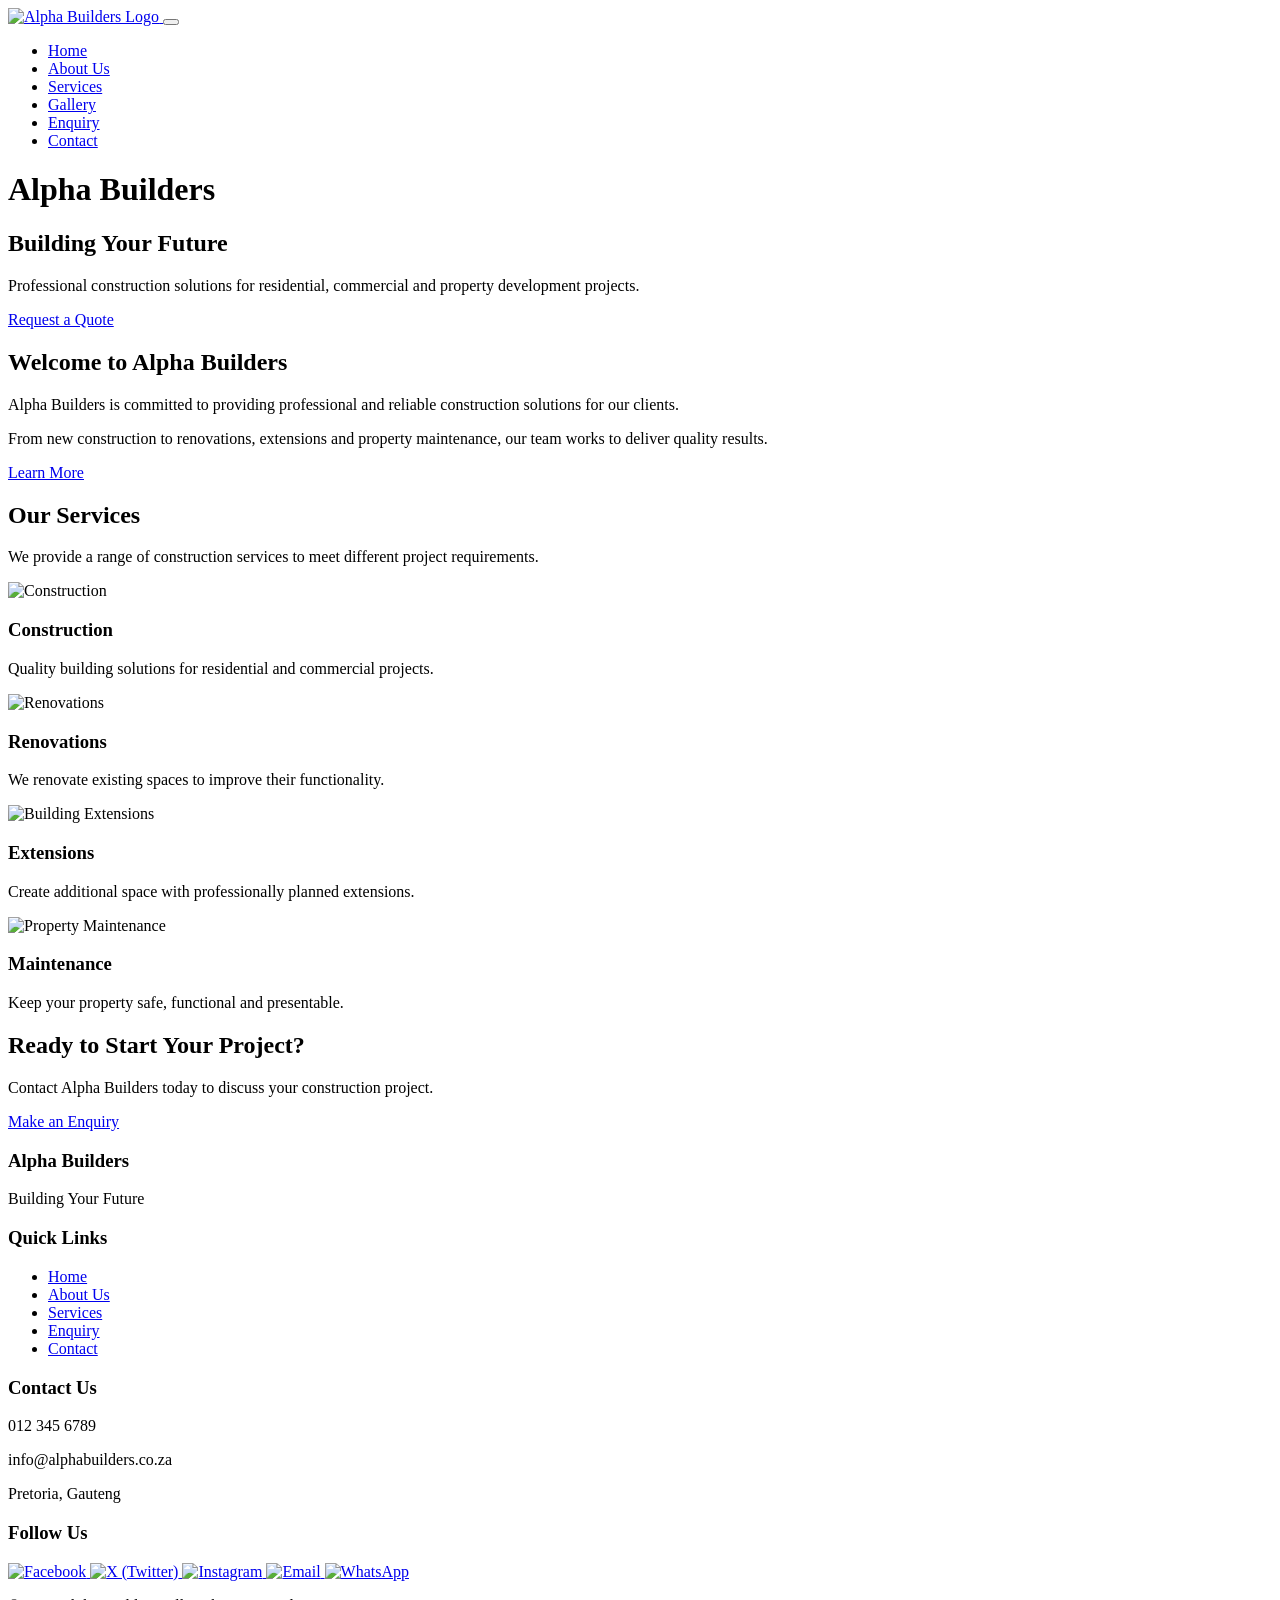
==== index.html @ 1d0fde31 "Home page" ====
<!DOCTYPE html>
<html lang="en">
 <head>
  
  <meta charset="utf-8"/>
  <meta content="width=device-width, initial-scale=1.0" name="viewport"/>
  <meta content="Alpha Builders provides professional construction, renovation and property maintenance services." name="description"/>
  <title>
   Alpha Builders | Building Your Future
  </title>
  <!-- CSS STYLING  -->
  <link href="css/style.css" rel="stylesheet"/>
 </head>
 <body class="page-index">
  <!-- HEADER -->
  <header>
   <nav class="site-nav">
    <a class="logo" href="index.html">
     <img alt="Alpha Builders Logo" src="pics/po1.png"/>
    </a>
    <button aria-controls="navMenu" aria-expanded="false" aria-label="Toggle navigation" class="menu-toggle" type="button">
     <span>
     </span>
     <span>
     </span>
     <span>
     </span>
    </button>
    <ul id="navMenu">
     <li>
      <a aria-current="page" class="active" href="index.html">
       Home
      </a>
     </li>
     <li>
      <a href="about.html">
       About Us
      </a>
     </li>
     <li>
      <a href="services.html">
       Services
      </a>
     </li>
     <li>
      <a href="gallery.html">
       Gallery
      </a>
     </li>
     <li>
      <a href="enquiry.html">
       Enquiry
      </a>
     </li>
     <li>
      <a href="contact.html">
       Contact
      </a>
     </li>
    </ul>
   </nav>
  </header>
  <!-- MAIN  -->
  <main>
   <!-- HERO -->
   <div class="hero-content">
    <h1>
     Alpha Builders
    </h1>
    <h2>
     Building Your Future
    </h2>
    <p>
     Professional construction solutions
        for residential, commercial and
        property development projects.
    </p>
    <a class="btn" href="enquiry.html">
     Request a Quote
    </a>
   </div>
   <!-- INTRODUCTION -->
   <section class="intro">
    <div class="container">
     <div class="section-title">
      <h2>
       Welcome to Alpha Builders
      </h2>
     </div>
     <p>
      Alpha Builders is committed to providing
                    professional and reliable construction
                    solutions for our clients.
     </p>
     <p>
      From new construction to renovations,
                    extensions and property maintenance,
                    our team works to deliver quality results.
     </p>
     <a class="btn" href="about.html">
      Learn More
     </a>
    </div>
   </section>
   <!-- SERVICES -->
   <section>
    <div class="container">
     <div class="section-title">
      <h2>
       Our Services
      </h2>
      <p>
       We provide a range of construction
                        services to meet different project
                        requirements.
      </p>
     </div>
     <div class="service-grid">
      <article class="service-card">
       <img alt="Construction" loading="lazy" sizes="(max-width: 43.75rem) 100vw, (max-width: 56.25rem) 50vw, 33vw" src="pics/po4.jpg"/>
       <h3>
        Construction
       </h3>
       <p>
        Quality building solutions
                            for residential and
                            commercial projects.
       </p>
      </article>
      <article class="service-card">
       <img alt="Renovations" loading="lazy" sizes="(max-width: 43.75rem) 100vw, (max-width: 56.25rem) 50vw, 33vw" src="pics/reno.jpg"/>
       <h3>
        Renovations
       </h3>
       <p>
        We renovate existing spaces
                            to improve their functionality.
       </p>
      </article>
      <article class="service-card">
       <img alt="Building Extensions" loading="lazy" sizes="(max-width: 43.75rem) 100vw, (max-width: 56.25rem) 50vw, 33vw" src="pics/ex.jpg"/>
       <h3>
        Extensions
       </h3>
       <p>
        Create additional space
                            with professionally planned
                            extensions.
       </p>
      </article>
      <article class="service-card">
       <img alt="Property Maintenance" loading="lazy" sizes="(max-width: 43.75rem) 100vw, (max-width: 56.25rem) 50vw, 33vw" src="pics/po3.jpg"/>
       <h3>
        Maintenance
       </h3>
       <p>
        Keep your property safe,
                            functional and presentable.
       </p>
      </article>
     </div>
    </div>
   </section>
   <!--  CTA -->
   <section class="cta">
    <div class="container">
     <h2>
      Ready to Start Your Project?
     </h2>
     <p>
      Contact Alpha Builders today
                    to discuss your construction project.
     </p>
     <a class="btn" href="enquiry.html">
      Make an Enquiry
     </a>
    </div>
   </section>
  </main>
  <!-- FOOTER -->
  <footer>
   <div class="footer-grid">
    <div>
     <h3>
      Alpha Builders
     </h3>
     <p>
      Building Your Future
     </p>
    </div>
    <div>
     <h3>
      Quick Links
     </h3>
     <ul>
      <li>
       <a href="index.html">
        Home
       </a>
      </li>
      <li>
       <a href="about.html">
        About Us
       </a>
      </li>
      <li>
       <a href="services.html">
        Services
       </a>
      </li>
      <li>
       <a href="enquiry.html">
        Enquiry
       </a>
      </li>
      <li>
       <a href="contact.html">
        Contact
       </a>
      </li>
     </ul>
    </div>
    <div>
     <h3>
      Contact Us
     </h3>
     <p>
      012 345 6789
     </p>
     <p>
      info@alphabuilders.co.za
     </p>
     <p>
      Pretoria, Gauteng
     </p>
    </div>
    <div class="social-links">
<h3>
      Follow Us
     </h3>
<a href="https://www.facebook.com/YourPage" target="_blank">
                <img src="https://cdn-icons-png.flaticon.com/512/733/733547.png" alt="Facebook">
            </a>

            <!-- X (Twitter) -->
            <a href="https://x.com/RanganiRNR?t=ayu9RnvL8N2Vy5HoBfgoDQ&s=09" target="_blank">
                <img src="https://cdn-icons-png.flaticon.com/512/5968/5968830.png" alt="X (Twitter)">
            </a>

            <!-- Instagram -->
            <a href="https://www.instagram.com/_theo_mode?igsi=dmRpZTNhanh4d3A1" target="_blank">
                <img src="https://cdn-icons-png.flaticon.com/512/2111/2111463.png" alt="Instagram">
            </a>

            <!-- Email -->
            <a href="mailto:tshidisotheorence@email.com">
                <img src="https://cdn-icons-png.flaticon.com/512/732/732200.png" alt="Email">
            </a>
            <!-- WhatsApp -->
            <a href="https://wa.me/0813076095" target="_blank">
                <img src="https://cdn-icons-png.flaticon.com/512/733/733585.png" alt="WhatsApp">
            </a>
</div>
   </div>
   <div class="copyright">
    <p>
     &copy; 2026 Alpha Builders.
                All Rights Reserved.
    </p>
   </div>
  </footer>
  <!-- JAVASCRIPT -->
  <script src="js/menu.js">
  </script>
 </body>
</html>
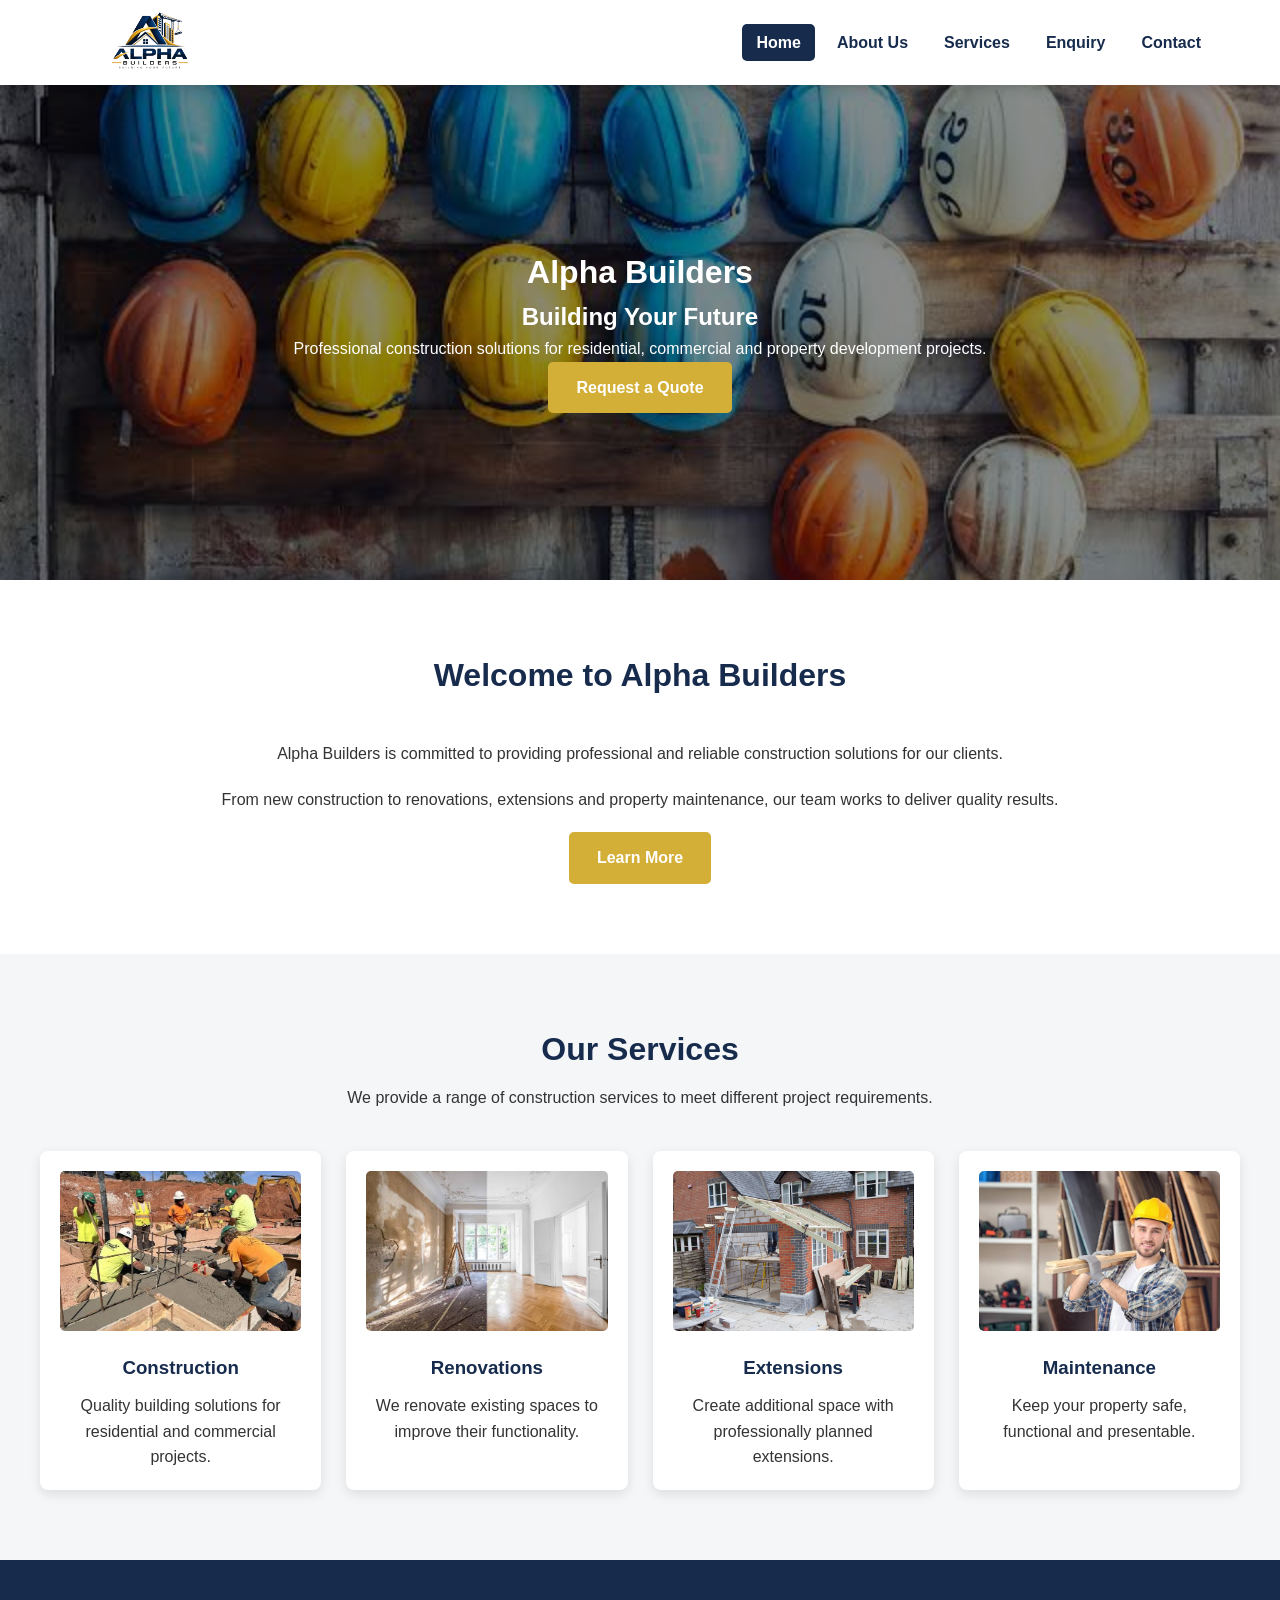
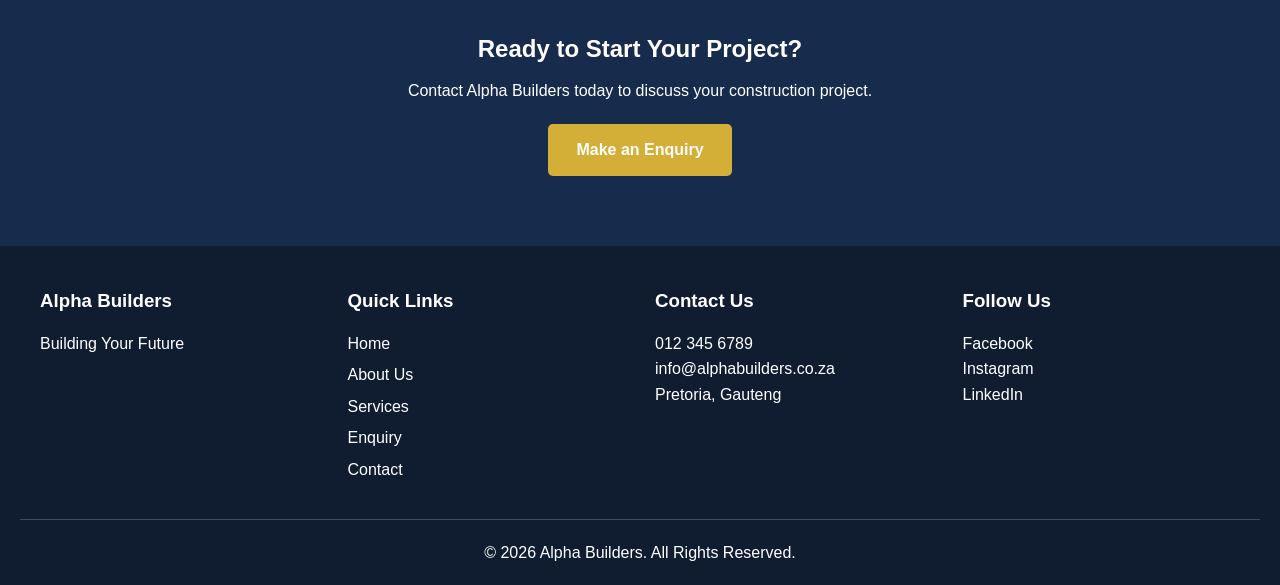
==== commit c24f93e0: "Add files via upload" ====
--- a/index.html
+++ b/index.html
@@ -1,276 +1,903 @@
-<!DOCTYPE html>
-<html lang="en">
- <head>
-  
-  <meta charset="utf-8"/>
-  <meta content="width=device-width, initial-scale=1.0" name="viewport"/>
-  <meta content="Alpha Builders provides professional construction, renovation and property maintenance services." name="description"/>
-  <title>
-   Alpha Builders | Building Your Future
-  </title>
-  <!-- CSS STYLING  -->
-  <link href="css/style.css" rel="stylesheet"/>
- </head>
- <body class="page-index">
-  <!-- HEADER -->
-  <header>
-   <nav class="site-nav">
-    <a class="logo" href="index.html">
-     <img alt="Alpha Builders Logo" src="pics/po1.png"/>
-    </a>
-    <button aria-controls="navMenu" aria-expanded="false" aria-label="Toggle navigation" class="menu-toggle" type="button">
-     <span>
-     </span>
-     <span>
-     </span>
-     <span>
-     </span>
-    </button>
-    <ul id="navMenu">
-     <li>
-      <a aria-current="page" class="active" href="index.html">
-       Home
-      </a>
-     </li>
-     <li>
-      <a href="about.html">
-       About Us
-      </a>
-     </li>
-     <li>
-      <a href="services.html">
-       Services
-      </a>
-     </li>
-     <li>
-      <a href="gallery.html">
-       Gallery
-      </a>
-     </li>
-     <li>
-      <a href="enquiry.html">
-       Enquiry
-      </a>
-     </li>
-     <li>
-      <a href="contact.html">
-       Contact
-      </a>
-     </li>
-    </ul>
-   </nav>
-  </header>
-  <!-- MAIN  -->
-  <main>
-   <!-- HERO -->
-   <div class="hero-content">
-    <h1>
-     Alpha Builders
-    </h1>
-    <h2>
-     Building Your Future
-    </h2>
-    <p>
-     Professional construction solutions
-        for residential, commercial and
-        property development projects.
-    </p>
-    <a class="btn" href="enquiry.html">
-     Request a Quote
-    </a>
-   </div>
-   <!-- INTRODUCTION -->
-   <section class="intro">
-    <div class="container">
-     <div class="section-title">
-      <h2>
-       Welcome to Alpha Builders
-      </h2>
-     </div>
-     <p>
-      Alpha Builders is committed to providing
-                    professional and reliable construction
-                    solutions for our clients.
-     </p>
-     <p>
-      From new construction to renovations,
-                    extensions and property maintenance,
-                    our team works to deliver quality results.
-     </p>
-     <a class="btn" href="about.html">
-      Learn More
-     </a>
-    </div>
-   </section>
-   <!-- SERVICES -->
-   <section>
-    <div class="container">
-     <div class="section-title">
-      <h2>
-       Our Services
-      </h2>
-      <p>
-       We provide a range of construction
-                        services to meet different project
-                        requirements.
-      </p>
-     </div>
-     <div class="service-grid">
-      <article class="service-card">
-       <img alt="Construction" loading="lazy" sizes="(max-width: 43.75rem) 100vw, (max-width: 56.25rem) 50vw, 33vw" src="pics/po4.jpg"/>
-       <h3>
-        Construction
-       </h3>
-       <p>
-        Quality building solutions
-                            for residential and
-                            commercial projects.
-       </p>
-      </article>
-      <article class="service-card">
-       <img alt="Renovations" loading="lazy" sizes="(max-width: 43.75rem) 100vw, (max-width: 56.25rem) 50vw, 33vw" src="pics/reno.jpg"/>
-       <h3>
-        Renovations
-       </h3>
-       <p>
-        We renovate existing spaces
-                            to improve their functionality.
-       </p>
-      </article>
-      <article class="service-card">
-       <img alt="Building Extensions" loading="lazy" sizes="(max-width: 43.75rem) 100vw, (max-width: 56.25rem) 50vw, 33vw" src="pics/ex.jpg"/>
-       <h3>
-        Extensions
-       </h3>
-       <p>
-        Create additional space
-                            with professionally planned
-                            extensions.
-       </p>
-      </article>
-      <article class="service-card">
-       <img alt="Property Maintenance" loading="lazy" sizes="(max-width: 43.75rem) 100vw, (max-width: 56.25rem) 50vw, 33vw" src="pics/po3.jpg"/>
-       <h3>
-        Maintenance
-       </h3>
-       <p>
-        Keep your property safe,
-                            functional and presentable.
-       </p>
-      </article>
-     </div>
-    </div>
-   </section>
-   <!--  CTA -->
-   <section class="cta">
-    <div class="container">
-     <h2>
-      Ready to Start Your Project?
-     </h2>
-     <p>
-      Contact Alpha Builders today
-                    to discuss your construction project.
-     </p>
-     <a class="btn" href="enquiry.html">
-      Make an Enquiry
-     </a>
-    </div>
-   </section>
-  </main>
-  <!-- FOOTER -->
-  <footer>
-   <div class="footer-grid">
-    <div>
-     <h3>
-      Alpha Builders
-     </h3>
-     <p>
-      Building Your Future
-     </p>
-    </div>
-    <div>
-     <h3>
-      Quick Links
-     </h3>
-     <ul>
-      <li>
-       <a href="index.html">
-        Home
-       </a>
-      </li>
-      <li>
-       <a href="about.html">
-        About Us
-       </a>
-      </li>
-      <li>
-       <a href="services.html">
-        Services
-       </a>
-      </li>
-      <li>
-       <a href="enquiry.html">
-        Enquiry
-       </a>
-      </li>
-      <li>
-       <a href="contact.html">
-        Contact
-       </a>
-      </li>
-     </ul>
-    </div>
-    <div>
-     <h3>
-      Contact Us
-     </h3>
-     <p>
-      012 345 6789
-     </p>
-     <p>
-      info@alphabuilders.co.za
-     </p>
-     <p>
-      Pretoria, Gauteng
-     </p>
-    </div>
-    <div class="social-links">
-<h3>
-      Follow Us
-     </h3>
-<a href="https://www.facebook.com/YourPage" target="_blank">
-                <img src="https://cdn-icons-png.flaticon.com/512/733/733547.png" alt="Facebook">
-            </a>
-
-            <!-- X (Twitter) -->
-            <a href="https://x.com/RanganiRNR?t=ayu9RnvL8N2Vy5HoBfgoDQ&s=09" target="_blank">
-                <img src="https://cdn-icons-png.flaticon.com/512/5968/5968830.png" alt="X (Twitter)">
-            </a>
-
-            <!-- Instagram -->
-            <a href="https://www.instagram.com/_theo_mode?igsi=dmRpZTNhanh4d3A1" target="_blank">
-                <img src="https://cdn-icons-png.flaticon.com/512/2111/2111463.png" alt="Instagram">
-            </a>
-
-            <!-- Email -->
-            <a href="mailto:tshidisotheorence@email.com">
-                <img src="https://cdn-icons-png.flaticon.com/512/732/732200.png" alt="Email">
-            </a>
-            <!-- WhatsApp -->
-            <a href="https://wa.me/0813076095" target="_blank">
-                <img src="https://cdn-icons-png.flaticon.com/512/733/733585.png" alt="WhatsApp">
-            </a>
-</div>
-   </div>
-   <div class="copyright">
-    <p>
-     &copy; 2026 Alpha Builders.
-                All Rights Reserved.
-    </p>
-   </div>
-  </footer>
-  <!-- JAVASCRIPT -->
-  <script src="js/menu.js">
-  </script>
- </body>
-</html>
+<!DOCTYPE html>
+<html lang="en">
+
+<head>
+
+    <!-- ================= PAGE INFORMATION ================= -->
+
+    <meta charset="UTF-8">
+
+    <meta name="viewport"
+          content="width=device-width, initial-scale=1.0">
+
+    <meta name="description"
+          content="Alpha Builders provides professional construction, renovation and property maintenance services.">
+
+    <title>Alpha Builders | Building Your Future</title>
+
+
+    <!-- ================= CSS STYLING ================= -->
+
+    <style>
+
+
+
+
+
+        /* ================= RESET ================= */
+
+        * {
+            box-sizing: border-box;
+            margin: 0;
+            padding: 0;
+        }
+
+
+        html {
+            scroll-behavior: smooth;
+        }
+
+
+        body {
+            font-family: Arial, Helvetica, sans-serif;
+            line-height: 1.6;
+            color: #333;
+            background: #f4f6f8;
+        }
+
+
+        /* ================= HEADER ================= */
+
+        header {
+            position: fixed;
+            top: 0;
+            left: 0;
+            width: 100%;
+            z-index: 1000;
+
+            background: #ffffff;
+
+            box-shadow: 0 3px 12px rgba(0,0,0,0.15);
+        }
+
+
+        /* ================= NAVIGATION ================= */
+
+        nav {
+            max-width: 1200px;
+            margin: auto;
+
+            min-height: 80px;
+
+            display: flex;
+            align-items: center;
+            justify-content: space-between;
+
+            padding: 10px 25px;
+        }
+
+
+        /* ================= LOGO ================= */
+
+        .logo img {
+            width: 170px;
+            max-height: 65px;
+            object-fit: contain;
+            display: block;
+        }
+
+
+        /* ================= MENU ================= */
+
+        nav ul {
+            list-style: none;
+
+            display: flex;
+            align-items: center;
+
+            gap: 8px;
+        }
+
+
+        nav ul li a {
+            text-decoration: none;
+            color: #172b4d;
+
+            font-weight: bold;
+
+            padding: 10px 14px;
+
+            border-radius: 5px;
+
+            transition: 0.3s;
+        }
+
+
+        nav ul li a:hover,
+        nav ul li a.active {
+            background: #172b4d;
+            color: #ffffff;
+        }
+
+
+        /* ================= MOBILE BUTTON ================= */
+
+        .menu-toggle {
+            display: none;
+            cursor: pointer;
+        }
+
+
+        .menu-toggle span {
+            display: block;
+
+            width: 28px;
+            height: 3px;
+
+            background: #172b4d;
+
+            margin: 5px;
+        }
+
+
+        /* ================= MAIN ================= */
+
+        main {
+            padding-top: 80px;
+        }
+
+
+        /* ================= HERO ================= */
+.hero-content {
+    width: 100%;
+    min-height: 500px;
+
+    background-image:
+        linear-gradient(
+            rgba(0, 0, 0, 0.45),
+            rgba(0, 0, 0, 0.45)
+        ),
+        url("pics/po2.jpg");
+
+    background-size: cover;
+    background-position: center center;
+    background-repeat: no-repeat;
+
+    display: flex;
+    flex-direction: column;
+    justify-content: center;
+    align-items: center;
+
+    text-align: center;
+
+    padding: 100px 20px;
+
+    color: white;
+
+    margin: 0;
+    box-sizing: border-box;
+}
+
+
+
+       
+.hero {
+    width: 100%;
+    margin: 0;
+    padding: 0;
+}
+
+.hero-content {
+    width: 100%;
+    margin: 0;
+    padding: 100px 20px;
+    box-sizing: border-box;
+}
+
+
+
+        .hero h1 {
+            font-size: 3.2rem;
+            margin-bottom: 15px;
+        }
+
+
+        .hero h2 {
+            font-size: 2rem;
+            margin-bottom: 20px;
+        }
+
+
+        .hero p {
+            font-size: 1.1rem;
+            margin-bottom: 30px;
+        }
+
+
+        /* ================= BUTTON ================= */
+
+        .btn {
+            display: inline-block;
+
+            padding: 13px 28px;
+
+            background: #d4af37;
+            color: #ffffff;
+
+            text-decoration: none;
+
+            font-weight: bold;
+
+            border-radius: 5px;
+
+            transition: 0.3s;
+        }
+
+
+        .btn:hover {
+            background: #b89420;
+            transform: translateY(-2px);
+        }
+
+
+        /* ================= SECTIONS ================= */
+
+        section {
+            padding: 70px 20px;
+        }
+
+
+        .container {
+            max-width: 1200px;
+            margin: auto;
+        }
+
+
+        .section-title {
+            text-align: center;
+            margin-bottom: 40px;
+        }
+
+
+        .section-title h2 {
+            color: #172b4d;
+            font-size: 2rem;
+            margin-bottom: 10px;
+        }
+
+
+        .section-title p {
+            max-width: 700px;
+            margin: auto;
+        }
+
+
+        /* ================= INTRODUCTION ================= */
+
+        .intro {
+            background: #ffffff;
+            text-align: center;
+        }
+
+
+        .intro p {
+            max-width: 850px;
+            margin: 0 auto 20px;
+        }
+
+
+        /* ================= SERVICE GRID ================= */
+
+        .service-grid {
+            display: grid;
+
+            grid-template-columns:
+                repeat(4, 1fr);
+
+            gap: 25px;
+        }
+
+
+        .service-card {
+            background: #ffffff;
+
+            padding: 20px;
+
+            text-align: center;
+
+            border-radius: 8px;
+
+            box-shadow:
+                0 4px 12px rgba(0,0,0,0.10);
+
+            transition: 0.3s;
+        }
+
+
+        .service-card:hover {
+            transform: translateY(-5px);
+        }
+
+
+        .service-card img {
+            width: 100%;
+            height: 160px;
+
+            object-fit: cover;
+
+            border-radius: 5px;
+
+            margin-bottom: 15px;
+        }
+
+
+        .service-card h3 {
+            color: #172b4d;
+            margin-bottom: 10px;
+        }
+
+
+        /* ================= CTA ================= */
+
+        .cta {
+            background: #172b4d;
+            color: white;
+
+            text-align: center;
+        }
+
+
+        .cta h2 {
+            margin-bottom: 10px;
+        }
+
+
+        .cta p {
+            margin-bottom: 20px;
+        }
+
+
+        /* ================= FOOTER ================= */
+
+        footer {
+            background: #101d31;
+            color: white;
+
+            padding: 40px 20px 20px;
+        }
+
+
+        .footer-grid {
+            max-width: 1200px;
+            margin: auto;
+
+            display: grid;
+
+            grid-template-columns:
+                repeat(4, 1fr);
+
+            gap: 30px;
+        }
+
+
+        footer h3 {
+            margin-bottom: 15px;
+        }
+
+
+        footer ul {
+            list-style: none;
+        }
+
+
+        footer li {
+            margin-bottom: 6px;
+        }
+
+
+        footer a {
+            color: white;
+            text-decoration: none;
+        }
+
+
+        footer a:hover {
+            color: #d4af37;
+        }
+
+
+        .copyright {
+            text-align: center;
+
+            border-top:
+                1px solid rgba(255,255,255,0.2);
+
+            margin-top: 30px;
+
+            padding-top: 20px;
+        }
+
+
+        /* ================= RESPONSIVE ================= */
+
+        @media(max-width: 900px) {
+
+            .service-grid {
+                grid-template-columns: repeat(2, 1fr);
+            }
+
+            .footer-grid {
+                grid-template-columns: repeat(2, 1fr);
+            }
+
+        }
+
+
+        @media(max-width: 700px) {
+
+            nav ul {
+                display: none;
+
+                position: absolute;
+
+                top: 80px;
+                left: 0;
+
+                width: 100%;
+
+                background: white;
+
+                flex-direction: column;
+
+                padding: 15px;
+            }
+
+
+            nav ul.show {
+                display: flex;
+            }
+
+
+            nav ul li {
+                width: 100%;
+                text-align: center;
+            }
+
+
+            nav ul li a {
+                display: block;
+            }
+
+
+            .menu-toggle {
+                display: block;
+            }
+
+
+            .hero h1 {
+                font-size: 2.3rem;
+            }
+
+
+            .hero h2 {
+                font-size: 1.5rem;
+            }
+
+
+            .service-grid,
+            .footer-grid {
+                grid-template-columns: 1fr;
+            }
+
+        }
+
+    </style>
+
+</head>
+
+
+<body>
+
+
+    <!-- ================= HEADER ================= -->
+
+    <header>
+
+        <nav>
+
+            <div class="logo">
+
+                <a href="index.html">
+
+                    <img src="pics/po1.png"
+                         alt="Alpha Builders Logo">
+
+                </a>
+
+            </div>
+
+
+            <div class="menu-toggle"
+                 onclick="toggleMenu()">
+
+                <span></span>
+                <span></span>
+                <span></span>
+
+            </div>
+
+
+            <ul id="navMenu">
+
+                <li>
+                    <a href="index.html"
+                       class="active">
+                        Home
+                    </a>
+                </li>
+
+                <li>
+                    <a href="about.html">
+                        About Us
+                    </a>
+                </li>
+
+                <li>
+                    <a href="services.html">
+                        Services
+                    </a>
+                </li>
+
+                <li>
+                    <a href="enquiry.html">
+                        Enquiry
+                    </a>
+                </li>
+
+                <li>
+                    <a href="contact.html">
+                        Contact
+                    </a>
+                </li>
+
+            </ul>
+
+        </nav>
+
+    </header>
+
+
+    <!-- ================= MAIN ================= -->
+
+    <main>
+
+
+        <!-- ================= HERO ================= -->
+
+       
+<div class="hero-content">
+
+    <h1>
+        Alpha Builders
+    </h1>
+
+    <h2>
+        Building Your Future
+    </h2>
+
+    <p>
+        Professional construction solutions
+        for residential, commercial and
+        property development projects.
+    </p>
+
+    <a href="enquiry.html"
+       class="btn">
+
+        Request a Quote
+
+    </a>
+
+</div>
+
+
+        <!-- ================= INTRODUCTION ================= -->
+
+        <section class="intro">
+
+            <div class="container">
+
+                <div class="section-title">
+
+                    <h2>
+                        Welcome to Alpha Builders
+                    </h2>
+
+                </div>
+
+
+                <p>
+                    Alpha Builders is committed to providing
+                    professional and reliable construction
+                    solutions for our clients.
+                </p>
+
+
+                <p>
+                    From new construction to renovations,
+                    extensions and property maintenance,
+                    our team works to deliver quality results.
+                </p>
+
+
+                <a href="about.html"
+                   class="btn">
+
+                    Learn More
+
+                </a>
+
+            </div>
+
+        </section>
+
+
+        <!-- ================= SERVICES ================= -->
+
+        <section>
+
+            <div class="container">
+
+                <div class="section-title">
+
+                    <h2>
+                        Our Services
+                    </h2>
+
+                    <p>
+                        We provide a range of construction
+                        services to meet different project
+                        requirements.
+                    </p>
+
+                </div>
+
+
+                <div class="service-grid">
+
+
+                    <article class="service-card">
+
+                        <img src="pics/po4.jpg"
+                             alt="Construction">
+
+                        <h3>
+                            Construction
+                        </h3>
+
+                        <p>
+                            Quality building solutions
+                            for residential and
+                            commercial projects.
+                        </p>
+
+                    </article>
+
+
+                    <article class="service-card">
+
+                        <img src="pics/reno.jpg"
+                             alt="Renovations">
+
+                        <h3>
+                            Renovations
+                        </h3>
+
+                        <p>
+                            We renovate existing spaces
+                            to improve their functionality.
+                        </p>
+
+                    </article>
+
+
+                    <article class="service-card">
+
+                        <img src="pics/ex.jpg"
+                             alt="Building Extensions">
+
+                        <h3>
+                            Extensions
+                        </h3>
+
+                        <p>
+                            Create additional space
+                            with professionally planned
+                            extensions.
+                        </p>
+
+                    </article>
+
+
+                    <article class="service-card">
+
+                        <img src="pics/po3.jpg"
+                             alt="Property Maintenance">
+
+                        <h3>
+                            Maintenance
+                        </h3>
+
+                        <p>
+                            Keep your property safe,
+                            functional and presentable.
+                        </p>
+
+                    </article>
+
+
+                </div>
+
+            </div>
+
+        </section>
+
+
+        <!-- ================= CTA ================= -->
+
+        <section class="cta">
+
+            <div class="container">
+
+                <h2>
+                    Ready to Start Your Project?
+                </h2>
+
+                <p>
+                    Contact Alpha Builders today
+                    to discuss your construction project.
+                </p>
+
+                <a href="enquiry.html"
+                   class="btn">
+
+                    Make an Enquiry
+
+                </a>
+
+            </div>
+
+        </section>
+
+
+    </main>
+
+
+    <!-- ================= FOOTER ================= -->
+
+    <footer>
+
+        <div class="footer-grid">
+
+
+            <div>
+
+                <h3>
+                    Alpha Builders
+                </h3>
+
+                <p>
+                    Building Your Future
+                </p>
+
+            </div>
+
+
+            <div>
+
+                <h3>
+                    Quick Links
+                </h3>
+
+                <ul>
+
+                    <li>
+                        <a href="index.html">
+                            Home
+                        </a>
+                    </li>
+
+                    <li>
+                        <a href="about.html">
+                            About Us
+                        </a>
+                    </li>
+
+                    <li>
+                        <a href="services.html">
+                            Services
+                        </a>
+                    </li>
+
+                    <li>
+                        <a href="enquiry.html">
+                            Enquiry
+                        </a>
+                    </li>
+
+                    <li>
+                        <a href="contact.html">
+                            Contact
+                        </a>
+                    </li>
+
+                </ul>
+
+            </div>
+
+
+            <div>
+
+                <h3>
+                    Contact Us
+                </h3>
+
+                <p>
+                    012 345 6789
+                </p>
+
+                <p>
+                    info@alphabuilders.co.za
+                </p>
+
+                <p>
+                    Pretoria, Gauteng
+                </p>
+
+            </div>
+
+
+            <div>
+
+                <h3>
+                    Follow Us
+                </h3>
+
+                <p>
+                    Facebook
+                </p>
+
+                <p>
+                    Instagram
+                </p>
+
+                <p>
+                    LinkedIn
+                </p>
+
+            </div>
+
+
+        </div>
+
+
+        <div class="copyright">
+
+            <p>
+                &copy; 2026 Alpha Builders.
+                All Rights Reserved.
+            </p>
+
+        </div>
+
+    </footer>
+
+
+    <!-- ================= JAVASCRIPT ================= -->
+
+   
+
+
+</body>
+
+</html>
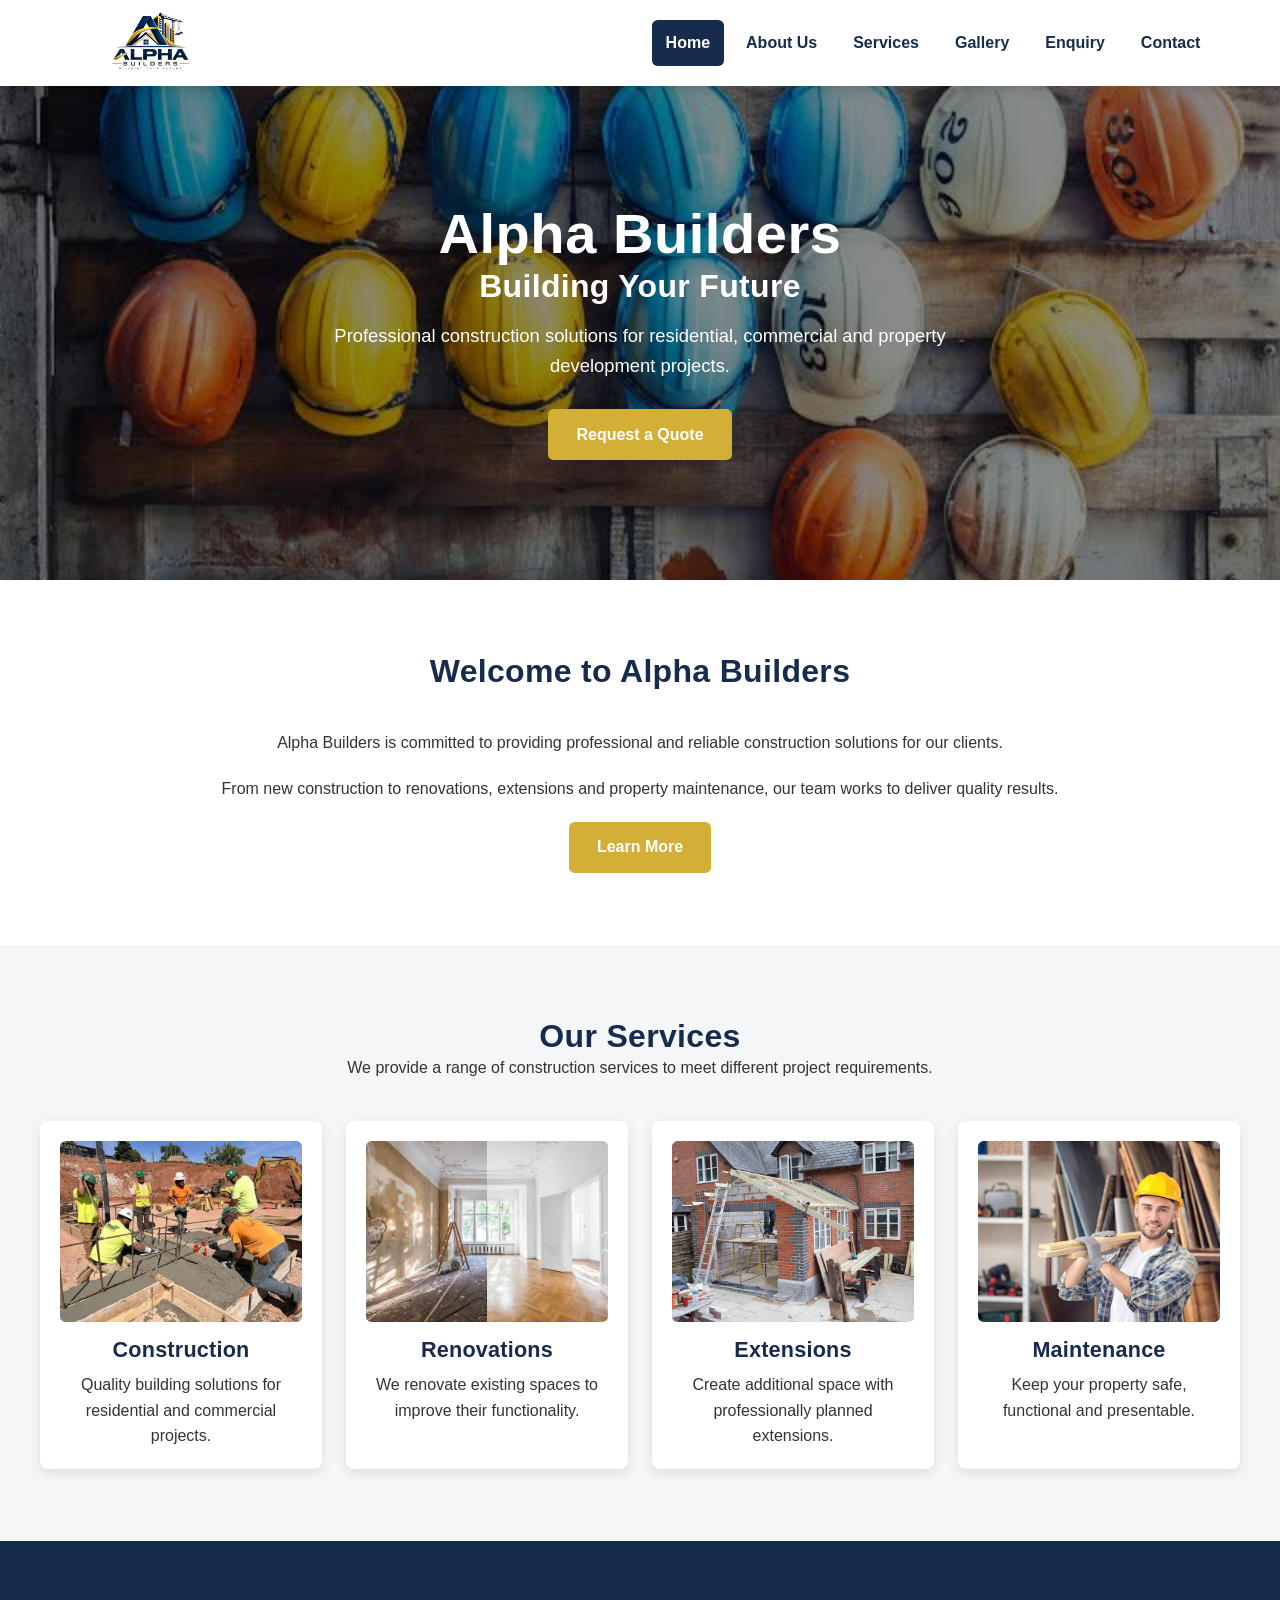
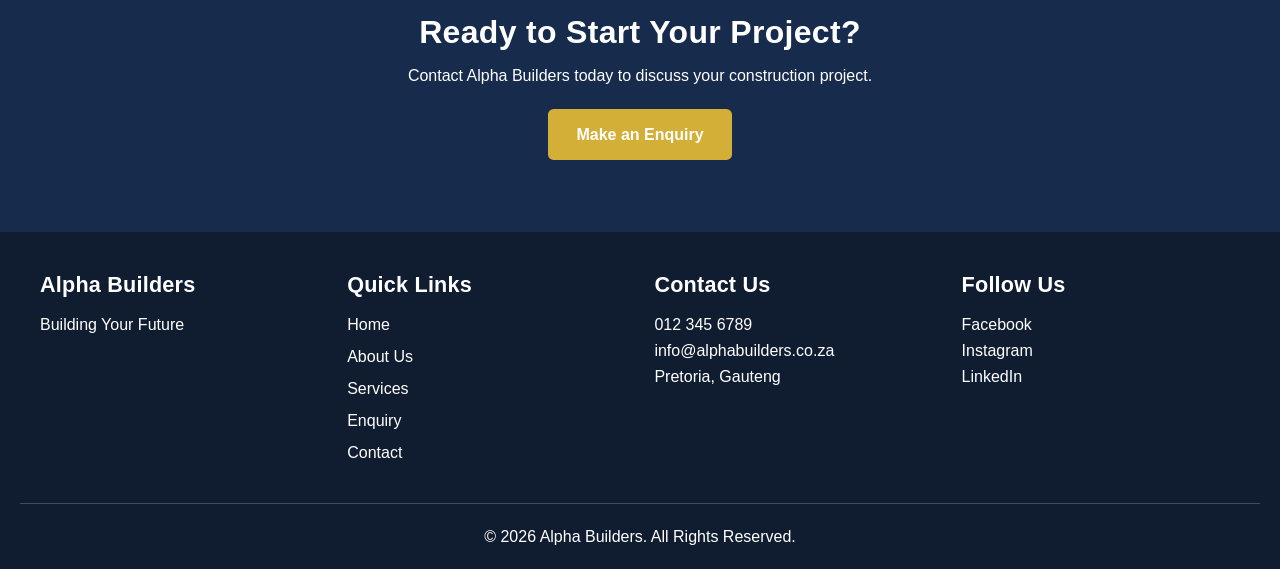
==== commit 587bf1be: "index" ====
--- a/index.html
+++ b/index.html
@@ -1,903 +1,263 @@
-<!DOCTYPE html>
-<html lang="en">
-
-<head>
-
-    <!-- ================= PAGE INFORMATION ================= -->
-
-    <meta charset="UTF-8">
-
-    <meta name="viewport"
-          content="width=device-width, initial-scale=1.0">
-
-    <meta name="description"
-          content="Alpha Builders provides professional construction, renovation and property maintenance services.">
-
-    <title>Alpha Builders | Building Your Future</title>
-
-
-    <!-- ================= CSS STYLING ================= -->
-
-    <style>
-
-
-
-
-
-        /* ================= RESET ================= */
-
-        * {
-            box-sizing: border-box;
-            margin: 0;
-            padding: 0;
-        }
-
-
-        html {
-            scroll-behavior: smooth;
-        }
-
-
-        body {
-            font-family: Arial, Helvetica, sans-serif;
-            line-height: 1.6;
-            color: #333;
-            background: #f4f6f8;
-        }
-
-
-        /* ================= HEADER ================= */
-
-        header {
-            position: fixed;
-            top: 0;
-            left: 0;
-            width: 100%;
-            z-index: 1000;
-
-            background: #ffffff;
-
-            box-shadow: 0 3px 12px rgba(0,0,0,0.15);
-        }
-
-
-        /* ================= NAVIGATION ================= */
-
-        nav {
-            max-width: 1200px;
-            margin: auto;
-
-            min-height: 80px;
-
-            display: flex;
-            align-items: center;
-            justify-content: space-between;
-
-            padding: 10px 25px;
-        }
-
-
-        /* ================= LOGO ================= */
-
-        .logo img {
-            width: 170px;
-            max-height: 65px;
-            object-fit: contain;
-            display: block;
-        }
-
-
-        /* ================= MENU ================= */
-
-        nav ul {
-            list-style: none;
-
-            display: flex;
-            align-items: center;
-
-            gap: 8px;
-        }
-
-
-        nav ul li a {
-            text-decoration: none;
-            color: #172b4d;
-
-            font-weight: bold;
-
-            padding: 10px 14px;
-
-            border-radius: 5px;
-
-            transition: 0.3s;
-        }
-
-
-        nav ul li a:hover,
-        nav ul li a.active {
-            background: #172b4d;
-            color: #ffffff;
-        }
-
-
-        /* ================= MOBILE BUTTON ================= */
-
-        .menu-toggle {
-            display: none;
-            cursor: pointer;
-        }
-
-
-        .menu-toggle span {
-            display: block;
-
-            width: 28px;
-            height: 3px;
-
-            background: #172b4d;
-
-            margin: 5px;
-        }
-
-
-        /* ================= MAIN ================= */
-
-        main {
-            padding-top: 80px;
-        }
-
-
-        /* ================= HERO ================= */
-.hero-content {
-    width: 100%;
-    min-height: 500px;
-
-    background-image:
-        linear-gradient(
-            rgba(0, 0, 0, 0.45),
-            rgba(0, 0, 0, 0.45)
-        ),
-        url("pics/po2.jpg");
-
-    background-size: cover;
-    background-position: center center;
-    background-repeat: no-repeat;
-
-    display: flex;
-    flex-direction: column;
-    justify-content: center;
-    align-items: center;
-
-    text-align: center;
-
-    padding: 100px 20px;
-
-    color: white;
-
-    margin: 0;
-    box-sizing: border-box;
-}
-
-
-
-       
-.hero {
-    width: 100%;
-    margin: 0;
-    padding: 0;
-}
-
-.hero-content {
-    width: 100%;
-    margin: 0;
-    padding: 100px 20px;
-    box-sizing: border-box;
-}
-
-
-
-        .hero h1 {
-            font-size: 3.2rem;
-            margin-bottom: 15px;
-        }
-
-
-        .hero h2 {
-            font-size: 2rem;
-            margin-bottom: 20px;
-        }
-
-
-        .hero p {
-            font-size: 1.1rem;
-            margin-bottom: 30px;
-        }
-
-
-        /* ================= BUTTON ================= */
-
-        .btn {
-            display: inline-block;
-
-            padding: 13px 28px;
-
-            background: #d4af37;
-            color: #ffffff;
-
-            text-decoration: none;
-
-            font-weight: bold;
-
-            border-radius: 5px;
-
-            transition: 0.3s;
-        }
-
-
-        .btn:hover {
-            background: #b89420;
-            transform: translateY(-2px);
-        }
-
-
-        /* ================= SECTIONS ================= */
-
-        section {
-            padding: 70px 20px;
-        }
-
-
-        .container {
-            max-width: 1200px;
-            margin: auto;
-        }
-
-
-        .section-title {
-            text-align: center;
-            margin-bottom: 40px;
-        }
-
-
-        .section-title h2 {
-            color: #172b4d;
-            font-size: 2rem;
-            margin-bottom: 10px;
-        }
-
-
-        .section-title p {
-            max-width: 700px;
-            margin: auto;
-        }
-
-
-        /* ================= INTRODUCTION ================= */
-
-        .intro {
-            background: #ffffff;
-            text-align: center;
-        }
-
-
-        .intro p {
-            max-width: 850px;
-            margin: 0 auto 20px;
-        }
-
-
-        /* ================= SERVICE GRID ================= */
-
-        .service-grid {
-            display: grid;
-
-            grid-template-columns:
-                repeat(4, 1fr);
-
-            gap: 25px;
-        }
-
-
-        .service-card {
-            background: #ffffff;
-
-            padding: 20px;
-
-            text-align: center;
-
-            border-radius: 8px;
-
-            box-shadow:
-                0 4px 12px rgba(0,0,0,0.10);
-
-            transition: 0.3s;
-        }
-
-
-        .service-card:hover {
-            transform: translateY(-5px);
-        }
-
-
-        .service-card img {
-            width: 100%;
-            height: 160px;
-
-            object-fit: cover;
-
-            border-radius: 5px;
-
-            margin-bottom: 15px;
-        }
-
-
-        .service-card h3 {
-            color: #172b4d;
-            margin-bottom: 10px;
-        }
-
-
-        /* ================= CTA ================= */
-
-        .cta {
-            background: #172b4d;
-            color: white;
-
-            text-align: center;
-        }
-
-
-        .cta h2 {
-            margin-bottom: 10px;
-        }
-
-
-        .cta p {
-            margin-bottom: 20px;
-        }
-
-
-        /* ================= FOOTER ================= */
-
-        footer {
-            background: #101d31;
-            color: white;
-
-            padding: 40px 20px 20px;
-        }
-
-
-        .footer-grid {
-            max-width: 1200px;
-            margin: auto;
-
-            display: grid;
-
-            grid-template-columns:
-                repeat(4, 1fr);
-
-            gap: 30px;
-        }
-
-
-        footer h3 {
-            margin-bottom: 15px;
-        }
-
-
-        footer ul {
-            list-style: none;
-        }
-
-
-        footer li {
-            margin-bottom: 6px;
-        }
-
-
-        footer a {
-            color: white;
-            text-decoration: none;
-        }
-
-
-        footer a:hover {
-            color: #d4af37;
-        }
-
-
-        .copyright {
-            text-align: center;
-
-            border-top:
-                1px solid rgba(255,255,255,0.2);
-
-            margin-top: 30px;
-
-            padding-top: 20px;
-        }
-
-
-        /* ================= RESPONSIVE ================= */
-
-        @media(max-width: 900px) {
-
-            .service-grid {
-                grid-template-columns: repeat(2, 1fr);
-            }
-
-            .footer-grid {
-                grid-template-columns: repeat(2, 1fr);
-            }
-
-        }
-
-
-        @media(max-width: 700px) {
-
-            nav ul {
-                display: none;
-
-                position: absolute;
-
-                top: 80px;
-                left: 0;
-
-                width: 100%;
-
-                background: white;
-
-                flex-direction: column;
-
-                padding: 15px;
-            }
-
-
-            nav ul.show {
-                display: flex;
-            }
-
-
-            nav ul li {
-                width: 100%;
-                text-align: center;
-            }
-
-
-            nav ul li a {
-                display: block;
-            }
-
-
-            .menu-toggle {
-                display: block;
-            }
-
-
-            .hero h1 {
-                font-size: 2.3rem;
-            }
-
-
-            .hero h2 {
-                font-size: 1.5rem;
-            }
-
-
-            .service-grid,
-            .footer-grid {
-                grid-template-columns: 1fr;
-            }
-
-        }
-
-    </style>
-
-</head>
-
-
-<body>
-
-
-    <!-- ================= HEADER ================= -->
-
-    <header>
-
-        <nav>
-
-            <div class="logo">
-
-                <a href="index.html">
-
-                    <img src="pics/po1.png"
-                         alt="Alpha Builders Logo">
-
-                </a>
-
-            </div>
-
-
-            <div class="menu-toggle"
-                 onclick="toggleMenu()">
-
-                <span></span>
-                <span></span>
-                <span></span>
-
-            </div>
-
-
-            <ul id="navMenu">
-
-                <li>
-                    <a href="index.html"
-                       class="active">
-                        Home
-                    </a>
-                </li>
-
-                <li>
-                    <a href="about.html">
-                        About Us
-                    </a>
-                </li>
-
-                <li>
-                    <a href="services.html">
-                        Services
-                    </a>
-                </li>
-
-                <li>
-                    <a href="enquiry.html">
-                        Enquiry
-                    </a>
-                </li>
-
-                <li>
-                    <a href="contact.html">
-                        Contact
-                    </a>
-                </li>
-
-            </ul>
-
-        </nav>
-
-    </header>
-
-
-    <!-- ================= MAIN ================= -->
-
-    <main>
-
-
-        <!-- ================= HERO ================= -->
-
-       
-<div class="hero-content">
-
-    <h1>
-        Alpha Builders
-    </h1>
-
-    <h2>
-        Building Your Future
-    </h2>
-
-    <p>
-        Professional construction solutions
-        for residential, commercial and
-        property development projects.
-    </p>
-
-    <a href="enquiry.html"
-       class="btn">
-
-        Request a Quote
-
-    </a>
-
-</div>
-
-
-        <!-- ================= INTRODUCTION ================= -->
-
-        <section class="intro">
-
-            <div class="container">
-
-                <div class="section-title">
-
-                    <h2>
-                        Welcome to Alpha Builders
-                    </h2>
-
-                </div>
-
-
-                <p>
-                    Alpha Builders is committed to providing
-                    professional and reliable construction
-                    solutions for our clients.
-                </p>
-
-
-                <p>
-                    From new construction to renovations,
-                    extensions and property maintenance,
-                    our team works to deliver quality results.
-                </p>
-
-
-                <a href="about.html"
-                   class="btn">
-
-                    Learn More
-
-                </a>
-
-            </div>
-
-        </section>
-
-
-        <!-- ================= SERVICES ================= -->
-
-        <section>
-
-            <div class="container">
-
-                <div class="section-title">
-
-                    <h2>
-                        Our Services
-                    </h2>
-
-                    <p>
-                        We provide a range of construction
-                        services to meet different project
-                        requirements.
-                    </p>
-
-                </div>
-
-
-                <div class="service-grid">
-
-
-                    <article class="service-card">
-
-                        <img src="pics/po4.jpg"
-                             alt="Construction">
-
-                        <h3>
-                            Construction
-                        </h3>
-
-                        <p>
-                            Quality building solutions
-                            for residential and
-                            commercial projects.
-                        </p>
-
-                    </article>
-
-
-                    <article class="service-card">
-
-                        <img src="pics/reno.jpg"
-                             alt="Renovations">
-
-                        <h3>
-                            Renovations
-                        </h3>
-
-                        <p>
-                            We renovate existing spaces
-                            to improve their functionality.
-                        </p>
-
-                    </article>
-
-
-                    <article class="service-card">
-
-                        <img src="pics/ex.jpg"
-                             alt="Building Extensions">
-
-                        <h3>
-                            Extensions
-                        </h3>
-
-                        <p>
-                            Create additional space
-                            with professionally planned
-                            extensions.
-                        </p>
-
-                    </article>
-
-
-                    <article class="service-card">
-
-                        <img src="pics/po3.jpg"
-                             alt="Property Maintenance">
-
-                        <h3>
-                            Maintenance
-                        </h3>
-
-                        <p>
-                            Keep your property safe,
-                            functional and presentable.
-                        </p>
-
-                    </article>
-
-
-                </div>
-
-            </div>
-
-        </section>
-
-
-        <!-- ================= CTA ================= -->
-
-        <section class="cta">
-
-            <div class="container">
-
-                <h2>
-                    Ready to Start Your Project?
-                </h2>
-
-                <p>
-                    Contact Alpha Builders today
-                    to discuss your construction project.
-                </p>
-
-                <a href="enquiry.html"
-                   class="btn">
-
-                    Make an Enquiry
-
-                </a>
-
-            </div>
-
-        </section>
-
-
-    </main>
-
-
-    <!-- ================= FOOTER ================= -->
-
-    <footer>
-
-        <div class="footer-grid">
-
-
-            <div>
-
-                <h3>
-                    Alpha Builders
-                </h3>
-
-                <p>
-                    Building Your Future
-                </p>
-
-            </div>
-
-
-            <div>
-
-                <h3>
-                    Quick Links
-                </h3>
-
-                <ul>
-
-                    <li>
-                        <a href="index.html">
-                            Home
-                        </a>
-                    </li>
-
-                    <li>
-                        <a href="about.html">
-                            About Us
-                        </a>
-                    </li>
-
-                    <li>
-                        <a href="services.html">
-                            Services
-                        </a>
-                    </li>
-
-                    <li>
-                        <a href="enquiry.html">
-                            Enquiry
-                        </a>
-                    </li>
-
-                    <li>
-                        <a href="contact.html">
-                            Contact
-                        </a>
-                    </li>
-
-                </ul>
-
-            </div>
-
-
-            <div>
-
-                <h3>
-                    Contact Us
-                </h3>
-
-                <p>
-                    012 345 6789
-                </p>
-
-                <p>
-                    info@alphabuilders.co.za
-                </p>
-
-                <p>
-                    Pretoria, Gauteng
-                </p>
-
-            </div>
-
-
-            <div>
-
-                <h3>
-                    Follow Us
-                </h3>
-
-                <p>
-                    Facebook
-                </p>
-
-                <p>
-                    Instagram
-                </p>
-
-                <p>
-                    LinkedIn
-                </p>
-
-            </div>
-
-
-        </div>
-
-
-        <div class="copyright">
-
-            <p>
-                &copy; 2026 Alpha Builders.
-                All Rights Reserved.
-            </p>
-
-        </div>
-
-    </footer>
-
-
-    <!-- ================= JAVASCRIPT ================= -->
-
-   
-
-
-</body>
-
-</html>+<!DOCTYPE html>
+<html lang="en">
+ <head>
+  <!-- ================= PAGE INFORMATION ================= -->
+  <meta charset="utf-8"/>
+  <meta content="width=device-width, initial-scale=1.0" name="viewport"/>
+  <meta content="Alpha Builders provides professional construction, renovation and property maintenance services." name="description"/>
+  <title>
+   Alpha Builders | Building Your Future
+  </title>
+  <!-- ================= CSS STYLING ================= -->
+  <link href="css/style.css" rel="stylesheet"/>
+ </head>
+ <body class="page-index">
+  <!-- ================= HEADER ================= -->
+  <header>
+   <nav class="site-nav">
+    <a class="logo" href="index.html">
+     <img alt="Alpha Builders Logo" src="pics/po1.png"/>
+    </a>
+    <button aria-controls="navMenu" aria-expanded="false" aria-label="Toggle navigation" class="menu-toggle" type="button">
+     <span>
+     </span>
+     <span>
+     </span>
+     <span>
+     </span>
+    </button>
+    <ul id="navMenu">
+     <li>
+      <a aria-current="page" class="active" href="index.html">
+       Home
+      </a>
+     </li>
+     <li>
+      <a href="about.html">
+       About Us
+      </a>
+     </li>
+     <li>
+      <a href="services.html">
+       Services
+      </a>
+     </li>
+     <li>
+      <a href="gallery.html">
+       Gallery
+      </a>
+     </li>
+     <li>
+      <a href="enquiry.html">
+       Enquiry
+      </a>
+     </li>
+     <li>
+      <a href="contact.html">
+       Contact
+      </a>
+     </li>
+    </ul>
+   </nav>
+  </header>
+  <!-- ================= MAIN ================= -->
+  <main>
+   <!-- ================= HERO ================= -->
+   <div class="hero-content">
+    <h1>
+     Alpha Builders
+    </h1>
+    <h2>
+     Building Your Future
+    </h2>
+    <p>
+     Professional construction solutions
+        for residential, commercial and
+        property development projects.
+    </p>
+    <a class="btn" href="enquiry.html">
+     Request a Quote
+    </a>
+   </div>
+   <!-- ================= INTRODUCTION ================= -->
+   <section class="intro">
+    <div class="container">
+     <div class="section-title">
+      <h2>
+       Welcome to Alpha Builders
+      </h2>
+     </div>
+     <p>
+      Alpha Builders is committed to providing
+                    professional and reliable construction
+                    solutions for our clients.
+     </p>
+     <p>
+      From new construction to renovations,
+                    extensions and property maintenance,
+                    our team works to deliver quality results.
+     </p>
+     <a class="btn" href="about.html">
+      Learn More
+     </a>
+    </div>
+   </section>
+   <!-- ================= SERVICES ================= -->
+   <section>
+    <div class="container">
+     <div class="section-title">
+      <h2>
+       Our Services
+      </h2>
+      <p>
+       We provide a range of construction
+                        services to meet different project
+                        requirements.
+      </p>
+     </div>
+     <div class="service-grid">
+      <article class="service-card">
+       <img alt="Construction" loading="lazy" sizes="(max-width: 43.75rem) 100vw, (max-width: 56.25rem) 50vw, 33vw" src="pics/po4.jpg"/>
+       <h3>
+        Construction
+       </h3>
+       <p>
+        Quality building solutions
+                            for residential and
+                            commercial projects.
+       </p>
+      </article>
+      <article class="service-card">
+       <img alt="Renovations" loading="lazy" sizes="(max-width: 43.75rem) 100vw, (max-width: 56.25rem) 50vw, 33vw" src="pics/reno.jpg"/>
+       <h3>
+        Renovations
+       </h3>
+       <p>
+        We renovate existing spaces
+                            to improve their functionality.
+       </p>
+      </article>
+      <article class="service-card">
+       <img alt="Building Extensions" loading="lazy" sizes="(max-width: 43.75rem) 100vw, (max-width: 56.25rem) 50vw, 33vw" src="pics/ex.jpg"/>
+       <h3>
+        Extensions
+       </h3>
+       <p>
+        Create additional space
+                            with professionally planned
+                            extensions.
+       </p>
+      </article>
+      <article class="service-card">
+       <img alt="Property Maintenance" loading="lazy" sizes="(max-width: 43.75rem) 100vw, (max-width: 56.25rem) 50vw, 33vw" src="pics/po3.jpg"/>
+       <h3>
+        Maintenance
+       </h3>
+       <p>
+        Keep your property safe,
+                            functional and presentable.
+       </p>
+      </article>
+     </div>
+    </div>
+   </section>
+   <!-- ================= CTA ================= -->
+   <section class="cta">
+    <div class="container">
+     <h2>
+      Ready to Start Your Project?
+     </h2>
+     <p>
+      Contact Alpha Builders today
+                    to discuss your construction project.
+     </p>
+     <a class="btn" href="enquiry.html">
+      Make an Enquiry
+     </a>
+    </div>
+   </section>
+  </main>
+  <!-- ================= FOOTER ================= -->
+  <footer>
+   <div class="footer-grid">
+    <div>
+     <h3>
+      Alpha Builders
+     </h3>
+     <p>
+      Building Your Future
+     </p>
+    </div>
+    <div>
+     <h3>
+      Quick Links
+     </h3>
+     <ul>
+      <li>
+       <a href="index.html">
+        Home
+       </a>
+      </li>
+      <li>
+       <a href="about.html">
+        About Us
+       </a>
+      </li>
+      <li>
+       <a href="services.html">
+        Services
+       </a>
+      </li>
+      <li>
+       <a href="enquiry.html">
+        Enquiry
+       </a>
+      </li>
+      <li>
+       <a href="contact.html">
+        Contact
+       </a>
+      </li>
+     </ul>
+    </div>
+    <div>
+     <h3>
+      Contact Us
+     </h3>
+     <p>
+      012 345 6789
+     </p>
+     <p>
+      info@alphabuilders.co.za
+     </p>
+     <p>
+      Pretoria, Gauteng
+     </p>
+    </div>
+    <div>
+     <h3>
+      Follow Us
+     </h3>
+     <p>
+      Facebook
+     </p>
+     <p>
+      Instagram
+     </p>
+     <p>
+      LinkedIn
+     </p>
+    </div>
+   </div>
+   <div class="copyright">
+    <p>
+     &copy; 2026 Alpha Builders.
+                All Rights Reserved.
+    </p>
+   </div>
+  </footer>
+  <!-- ================= JAVASCRIPT ================= -->
+  <script src="js/menu.js">
+  </script>
+ </body>
+</html>
--- a/css/style.css
+++ b/css/style.css
@@ -0,0 +1,919 @@
+
+* {
+    box-sizing: border-box;
+    margin: 0;
+    padding: 0;
+}
+
+:root {
+    --navy: #172b4d;
+    --navy-dark: #101d31;
+    --gold: #d4af37;
+    --gold-dark: #b89420;
+    --text: #333333;
+    --background: #f4f6f8;
+    --white: #ffffff;
+    --border: #d9dee5;
+    --shadow: 0 0.25rem 0.75rem rgba(0, 0, 0, 0.10);
+    --radius: 0.5rem;
+    --max-width: 75rem;
+}
+
+html {
+    scroll-behavior: smooth;
+    font-size: 100%;
+}
+
+body {
+    font-family: Arial, Helvetica, sans-serif;
+    font-size: 1rem;
+    line-height: 1.6;
+    color: var(--text);
+    background: var(--background);
+}
+
+img {
+    display: block;
+    max-width: 100%;
+    height: auto;
+}
+
+a {
+    color: inherit;
+}
+
+button,
+input,
+select,
+textarea {
+    font: inherit;
+}
+
+h1,
+h2,
+h3 {
+    line-height: 1.2;
+    letter-spacing: 0.01em;
+}
+
+h1 {
+    font-size: clamp(2.1rem, 5vw, 3.5rem);
+}
+
+h2 {
+    font-size: clamp(1.5rem, 3vw, 2rem);
+}
+
+h3 {
+    font-size: clamp(1.1rem, 2vw, 1.35rem);
+}
+
+/* ================= HEADER / */
+header {
+    position: fixed;
+    inset: 0 0 auto 0;
+    z-index: 1000;
+    background: var(--white);
+    box-shadow: 0 0.2rem 0.75rem rgba(0, 0, 0, 0.15);
+}
+
+.site-nav {
+    width: min(100%, var(--max-width));
+    min-height: 5rem;
+    margin: auto;
+    padding: 0.625rem clamp(1rem, 3vw, 1.6rem);
+    display: flex;
+    align-items: center;
+    justify-content: space-between;
+    gap: 1rem;
+    position: relative;
+}
+
+.logo img {
+    width: clamp(7rem, 14vw, 10.625rem);
+    max-height: 4.1rem;
+    object-fit: contain;
+}
+
+.site-nav ul {
+    list-style: none;
+    display: flex;
+    align-items: center;
+    gap: 0.5rem;
+}
+
+.site-nav a {
+    text-decoration: none;
+}
+
+.site-nav ul a {
+    display: block;
+    padding: 0.625rem 0.875rem;
+    color: var(--navy);
+    font-weight: 700;
+    border-radius: 0.35rem;
+    transition: background 0.2s ease, color 0.2s ease, transform 0.2s ease;
+}
+
+    .site-nav ul a:hover,
+    .site-nav ul a:focus-visible,
+    .site-nav ul a.active {
+        background: var(--navy);
+        color: var(--white);
+    }
+
+    .site-nav ul a:active {
+        transform: translateY(1px);
+    }
+
+.menu-toggle {
+    display: none;
+    padding: 0.45rem;
+    border: 0;
+    background: transparent;
+    cursor: pointer;
+}
+
+    .menu-toggle span {
+        display: block;
+        width: 1.75rem;
+        height: 0.18rem;
+        margin: 0.3rem;
+        background: var(--navy);
+    }
+
+/*  */
+a:focus-visible,
+button:focus-visible,
+input:focus-visible,
+select:focus-visible,
+textarea:focus-visible {
+    outline: 0.2rem solid #2f80ed;
+    outline-offset: 0.15rem;
+}
+
+/* MAIN / SECTIONS */
+main {
+    padding-top: 5rem;
+}
+
+section {
+    padding: clamp(2.5rem, 6vw, 4.5rem) clamp(1rem, 3vw, 1.5rem);
+}
+
+.container {
+    width: min(100%, var(--max-width));
+    margin-inline: auto;
+}
+
+.page-title {
+    text-align: center;
+    background: var(--navy);
+    color: var(--white);
+    padding: clamp(3rem, 8vw, 4.5rem) 1.25rem;
+}
+
+    .page-title p {
+        margin-top: 0.75rem;
+    }
+
+.section-title {
+    text-align: center;
+    margin-bottom: 2.5rem;
+}
+
+    .section-title h2,
+    .about-text h2,
+    .mv-card h2,
+    .service h2,
+    .contact-card h2 {
+        color: var(--navy);
+    }
+
+.btn,
+button[type="submit"],
+button[type="reset"] {
+    display: inline-block;
+    border: 0;
+    border-radius: 0.35rem;
+    padding: 0.8rem 1.75rem;
+    background: var(--gold);
+    color: var(--white);
+    text-decoration: none;
+    font-weight: 700;
+    cursor: pointer;
+    transition: background 0.2s ease, transform 0.2s ease;
+}
+
+    .btn:hover,
+    button[type="submit"]:hover,
+    button[type="reset"]:hover {
+        background: var(--gold-dark);
+        transform: translateY(-2px);
+    }
+
+/*  HOME  */
+.hero {
+    width: 100%;
+    padding: 0;
+}
+
+.hero-content {
+    width: 100%;
+    min-height: 31.25rem;
+    padding: clamp(5rem, 10vw, 7rem) 1.25rem;
+    display: flex;
+    flex-direction: column;
+    justify-content: center;
+    align-items: center;
+    text-align: center;
+    color: var(--white);
+    background: linear-gradient(rgba(0, 0, 0, 0.45), rgba(0, 0, 0, 0.45)), url("../pics/po2.jpg") center/cover no-repeat;
+}
+
+    .hero-content p {
+        max-width: 45rem;
+        margin: 1rem auto 1.8rem;
+        font-size: clamp(1rem, 2vw, 1.15rem);
+    }
+
+.intro {
+    background: var(--white);
+    text-align: center;
+}
+
+    .intro p {
+        max-width: 53rem;
+        margin: 0 auto 1.25rem;
+    }
+
+.service-grid {
+    display: grid;
+    grid-template-columns: repeat(4, minmax(0, 1fr));
+    gap: 1.5rem;
+}
+
+.service-card {
+    background: var(--white);
+    padding: 1.25rem;
+    text-align: center;
+    border-radius: var(--radius);
+    box-shadow: var(--shadow);
+    transition: transform 0.2s ease;
+}
+
+    .service-card:hover {
+        transform: translateY(-0.3rem);
+    }
+
+    .service-card img {
+        width: 100%;
+        aspect-ratio: 4 / 3;
+        object-fit: cover;
+        border-radius: 0.35rem;
+        margin-bottom: 0.9rem;
+    }
+
+    .service-card h3 {
+        color: var(--navy);
+        margin-bottom: 0.6rem;
+    }
+
+.cta {
+    background: var(--navy);
+    color: var(--white);
+    text-align: center;
+}
+
+    .cta p {
+        margin: 0.75rem auto 1.25rem;
+    }
+
+/* ================= ABOUT ================= */
+.about-grid {
+    display: grid;
+    grid-template-columns: repeat(2, minmax(0, 1fr));
+    gap: 3rem;
+    align-items: center;
+}
+
+    .about-grid img {
+        width: 100%;
+        border-radius: var(--radius);
+    }
+
+.about-text p {
+    margin: 0.9rem 0;
+}
+
+.mission-vision {
+    background: var(--white);
+}
+
+.mv-grid {
+    display: grid;
+    grid-template-columns: repeat(2, minmax(0, 1fr));
+    gap: 1.8rem;
+}
+
+.mv-card {
+    padding: 2rem;
+    background: var(--background);
+    border-left: 0.3rem solid var(--gold);
+    border-radius: var(--radius);
+}
+
+.values-title {
+    text-align: center;
+    margin-bottom: 2rem;
+    color: var(--navy);
+}
+
+.values-grid {
+    display: grid;
+    grid-template-columns: repeat(4, minmax(0, 1fr));
+    gap: 1.5rem;
+}
+
+.value-card {
+    background: var(--white);
+    text-align: center;
+    padding: 1.9rem 1.25rem;
+    border-radius: var(--radius);
+    box-shadow: var(--shadow);
+}
+
+.value-icon {
+    width: 3.75rem;
+    height: 3.75rem;
+    margin: 0 auto 0.9rem;
+    border-radius: 50%;
+    background: var(--gold);
+    color: var(--white);
+    display: flex;
+    align-items: center;
+    justify-content: center;
+    font-size: 1.55rem;
+}
+
+.value-card h3 {
+    color: var(--navy);
+    margin-bottom: 0.6rem;
+}
+
+/* SERVICES  */
+.services-grid {
+    display: grid;
+    grid-template-columns: repeat(2, minmax(0, 1fr));
+    gap: 1.8rem;
+}
+
+.service {
+    display: grid;
+    grid-template-columns: 11.25rem 1fr;
+    gap: 1.5rem;
+    align-items: center;
+    background: var(--white);
+    padding: 1.25rem;
+    border-radius: var(--radius);
+    box-shadow: var(--shadow);
+}
+
+    .service img {
+        width: 11.25rem;
+        aspect-ratio: 4 / 3;
+        object-fit: cover;
+        border-radius: 0.35rem;
+    }
+
+    .service a {
+        display: inline-block;
+        margin-top: 0.6rem;
+        color: var(--navy);
+        font-weight: 700;
+    }
+
+/*  FORMS */
+.form-section,
+.message-section {
+    padding: clamp(2.5rem, 6vw, 4rem) 1.25rem;
+}
+
+.message-section {
+    background: var(--white);
+}
+
+.form-container,
+.message-form {
+    width: min(100%, 59.5rem);
+    margin-inline: auto;
+}
+
+.form-container {
+    background: var(--white);
+    padding: clamp(1.5rem, 4vw, 2.5rem);
+    border-radius: var(--radius);
+    box-shadow: var(--shadow);
+}
+
+.form-grid {
+    display: grid;
+    grid-template-columns: repeat(2, minmax(0, 1fr));
+    gap: 1.25rem;
+}
+
+.form-group {
+    display: flex;
+    flex-direction: column;
+}
+
+    .form-group.full {
+        grid-column: 1 / -1;
+    }
+
+label {
+    margin-bottom: 0.45rem;
+    color: var(--navy);
+    font-weight: 700;
+}
+
+input,
+select,
+textarea {
+    width: 100%;
+    padding: 0.75rem;
+    border: 1px solid #bfc6cf;
+    border-radius: 0.35rem;
+    background: var(--white);
+    color: var(--text);
+}
+
+textarea {
+    min-height: 8rem;
+    resize: vertical;
+}
+
+fieldset {
+    border: 0;
+    margin-top: 0.6rem;
+}
+
+    fieldset label {
+        display: inline-block;
+        margin-right: 1.25rem;
+        font-weight: 400;
+    }
+
+    fieldset input {
+        width: auto;
+    }
+
+.submit-area {
+    text-align: center;
+    margin-top: 1.5rem;
+}
+
+.reset-btn {
+    background: #666666;
+    margin-left: 0.6rem;
+}
+
+/* CONTACT */
+.contact-grid {
+    display: grid;
+    grid-template-columns: repeat(3, minmax(0, 1fr));
+    gap: 1.5rem;
+}
+
+.contact-card {
+    background: var(--white);
+    padding: 1.9rem;
+    text-align: center;
+    border-radius: var(--radius);
+    box-shadow: var(--shadow);
+}
+
+    .contact-card a {
+        color: var(--navy);
+        font-weight: 700;
+    }
+
+.map {
+    width: 100%;
+    min-height: 15.5rem;
+    border: 0;
+    border-radius: var(--radius);
+    margin-top: 1.25rem;
+}
+
+/* GALLERY  */
+.gallery-section {
+    background: var(--background);
+}
+
+.tabs {
+    display: flex;
+    justify-content: center;
+    flex-wrap: wrap;
+    gap: 0.7rem;
+    margin-bottom: 1.5rem;
+}
+
+.tab-btn {
+    border: 2px solid var(--navy);
+    border-radius: 0.35rem;
+    padding: 0.7rem 1rem;
+    background: var(--white);
+    color: var(--navy);
+    font-weight: 700;
+    cursor: pointer;
+}
+
+    .tab-btn:hover,
+    .tab-btn:focus-visible,
+    .tab-btn.active {
+        background: var(--navy);
+        color: var(--white);
+    }
+
+.tab-content {
+    display: none;
+}
+
+    .tab-content.active {
+        display: block;
+    }
+
+.gallery-grid {
+    display: grid;
+    grid-template-columns: repeat(3, minmax(0, 1fr));
+    gap: 1.25rem;
+}
+
+.gallery-item {
+    overflow: hidden;
+    background: var(--white);
+    border: 1px solid var(--border);
+    border-radius: var(--radius);
+    box-shadow: var(--shadow);
+}
+
+    .gallery-item img {
+        width: 100%;
+        aspect-ratio: 4 / 3;
+        object-fit: cover;
+        transition: transform 0.3s ease;
+    }
+
+    .gallery-item:hover img {
+        transform: scale(1.04);
+    }
+
+    .gallery-item figcaption {
+        padding: 0.9rem 1rem;
+        font-weight: 700;
+        color: var(--navy);
+    }
+
+/* FOOTER */
+footer {
+    background: var(--navy-dark);
+    color: var(--white);
+    padding: 2.5rem 1.25rem 1.25rem;
+}
+
+.footer-grid {
+    width: min(100%, var(--max-width));
+    margin-inline: auto;
+    display: grid;
+    grid-template-columns: repeat(4, minmax(0, 1fr));
+    gap: 1.8rem;
+}
+
+footer h3 {
+    margin-bottom: 0.9rem;
+}
+
+footer ul {
+    list-style: none;
+}
+
+footer li {
+    margin-bottom: 0.4rem;
+}
+
+footer a {
+    color: var(--white);
+    text-decoration: none;
+}
+
+    footer a:hover,
+    footer a:focus-visible {
+        color: var(--gold);
+    }
+
+.copyright {
+    text-align: center;
+    border-top: 1px solid rgba(255, 255, 255, 0.2);
+    margin-top: 1.9rem;
+    padding-top: 1.25rem;
+}
+
+/* TABLET  */
+@media (max-width: 56.25rem) {
+    .service-grid,
+    .values-grid,
+    .gallery-grid {
+        grid-template-columns: repeat(2, minmax(0, 1fr));
+    }
+
+    .services-grid,
+    .about-grid,
+    .mv-grid {
+        grid-template-columns: 1fr;
+    }
+
+    .contact-grid {
+        grid-template-columns: 1fr;
+    }
+
+    .footer-grid {
+        grid-template-columns: repeat(2, minmax(0, 1fr));
+    }
+}
+
+/* MOBILE */
+@media (max-width: 43.75rem) {
+    header {
+        position: fixed;
+    }
+
+    .site-nav {
+        flex-wrap: wrap;
+    }
+
+    .menu-toggle {
+        display: block;
+    }
+
+    .site-nav ul {
+        display: none;
+        width: 100%;
+        flex-direction: column;
+        align-items: stretch;
+        padding: 0.75rem 0;
+    }
+
+        .site-nav ul.show {
+            display: flex;
+        }
+
+        .site-nav ul a {
+            text-align: center;
+        }
+
+    .service-grid,
+    .values-grid,
+    .gallery-grid,
+    .form-grid,
+    .footer-grid {
+        grid-template-columns: 1fr;
+    }
+
+    .service {
+        grid-template-columns: 1fr;
+    }
+
+        .service img {
+            width: 100%;
+        }
+
+    .form-group.full {
+        grid-column: auto;
+    }
+
+    .hero-content {
+        min-height: 25rem;
+    }
+
+    .reset-btn {
+        margin: 0.6rem 0 0;
+    }
+}
+
+/* SMALL MOBILE */
+@media (max-width: 30rem) {
+    body {
+        font-size: 0.95rem;
+    }
+
+    section {
+        padding-inline: 0.9rem;
+    }
+
+    .btn,
+    button[type="submit"],
+    button[type="reset"] {
+        width: 100%;
+        text-align: center;
+    }
+}
+
+/* Part 3 enhancements */
+.estimate-section {
+    padding: 3rem 1rem;
+    background: #f2f5fa
+}
+
+.estimate-panel {
+    max-width: 1000px;
+    margin: auto;
+    padding: 2rem;
+    background: #fff;
+    border-radius: 14px;
+    box-shadow: 0 8px 30px #172b4d19
+}
+
+.estimate-grid {
+    display: grid;
+    grid-template-columns: repeat(auto-fit,minmax(200px,1fr));
+    gap: 1rem;
+    margin: 1.5rem 0
+}
+
+    .estimate-grid label, .service-toolbar label {
+        display: block;
+        font-weight: 700;
+        margin-bottom: .35rem
+    }
+
+    .estimate-grid input, .estimate-grid select, .service-toolbar input, .service-toolbar select {
+        width: 100%;
+        padding: .75rem;
+        border: 1px solid #aeb9c8;
+        border-radius: 7px
+    }
+
+#estimateTotal {
+    display: block;
+    font-size: 1.7rem;
+    font-weight: 800;
+    color: #172b4d;
+    margin: 1rem 0
+}
+
+.estimate-note {
+    font-size: .9rem;
+    color: #5c6470
+}
+
+.service-price {
+    font-weight: 700;
+    color: #164d74
+}
+
+.service-toolbar {
+    display: flex;
+    flex-wrap: wrap;
+    align-items: end;
+    gap: 1rem;
+    margin: 1.5rem 0
+}
+
+    .service-toolbar input {
+        min-width: 230px
+    }
+
+article.service[hidden] {
+    display: none !important
+}
+
+.zoomable {
+    cursor: zoom-in
+}
+
+#galleryLightbox {
+    max-width: min(92vw,1100px);
+    max-height: 90vh;
+    border: 0;
+    border-radius: 12px;
+    padding: 1rem
+}
+
+    #galleryLightbox::backdrop {
+        background: #000b
+    }
+
+    #galleryLightbox img {
+        max-width: 100%;
+        max-height: 75vh;
+        object-fit: contain
+    }
+
+#closeLightbox {
+    float: right;
+    font-size: 2rem;
+    border: 0;
+    background: transparent;
+    cursor: pointer
+}
+
+.reveal {
+    opacity: 0;
+    transform: translateY(18px);
+    transition: opacity .55s ease,transform .55s ease
+}
+
+    .reveal.is-visible {
+        opacity: 1;
+        transform: none
+    }
+
+@media(prefers-reduced-motion:reduce) {
+    .reveal {
+        opacity: 1;
+        transform: none;
+        transition: none
+    }
+}
+
+/* Part 3: accessibility, animations and responsive enhancement */
+.visually-hidden {
+    position: absolute !important;
+    width: 1px;
+    height: 1px;
+    padding: 0;
+    margin: -1px;
+    overflow: hidden;
+    clip: rect(0,0,0,0);
+    white-space: nowrap;
+    border: 0
+}
+
+.service {
+    transition: transform .25s ease,box-shadow .25s ease
+}
+
+    .service:hover {
+        transform: translateY(-5px);
+        box-shadow: 0 12px 26px rgba(0,0,0,.16)
+    }
+
+:focus-visible {
+    outline: 3px solid #d79c38;
+    outline-offset: 3px
+}
+
+@media(prefers-reduced-motion:reduce) {
+    *, *::before, *::after {
+        animation-duration: .01ms !important;
+        transition-duration: .01ms !important;
+        scroll-behavior: auto !important
+    }
+}
+
+/* Unified enquiry and calculator card */
+.page-enquiry .form-section {
+    padding: 2rem 1rem;
+}
+
+.page-enquiry .form-container {
+    max-width: 1000px;
+    margin: 0 auto;
+}
+
+.page-enquiry .estimate-panel {
+    box-shadow: none;
+    border: 1px solid #dce4ed;
+    margin-bottom: 2rem;
+    max-width: none;
+}
+
+.page-enquiry #estimateDisclaimer {
+    margin: 1rem 0;
+    color: #44546b;
+    font-size: .95rem;
+}
+
+.page-enquiry #estimateTotal {
+    padding: 1rem;
+    border-left: 4px solid #17658b;
+    background: #f2f7fb;
+    border-radius: 6px;
+}
+.social-links {
+    display: flex;
+    gap: 15px;
+    margin-top: 20px;
+}
+
+    .social-links img {
+        width: 40px;
+        height: 40px;
+        border-radius: 50%;
+        transition: transform 0.3s;
+    }
+
+        .social-links img:hover {
+            transform: scale(1.1);
+        }
